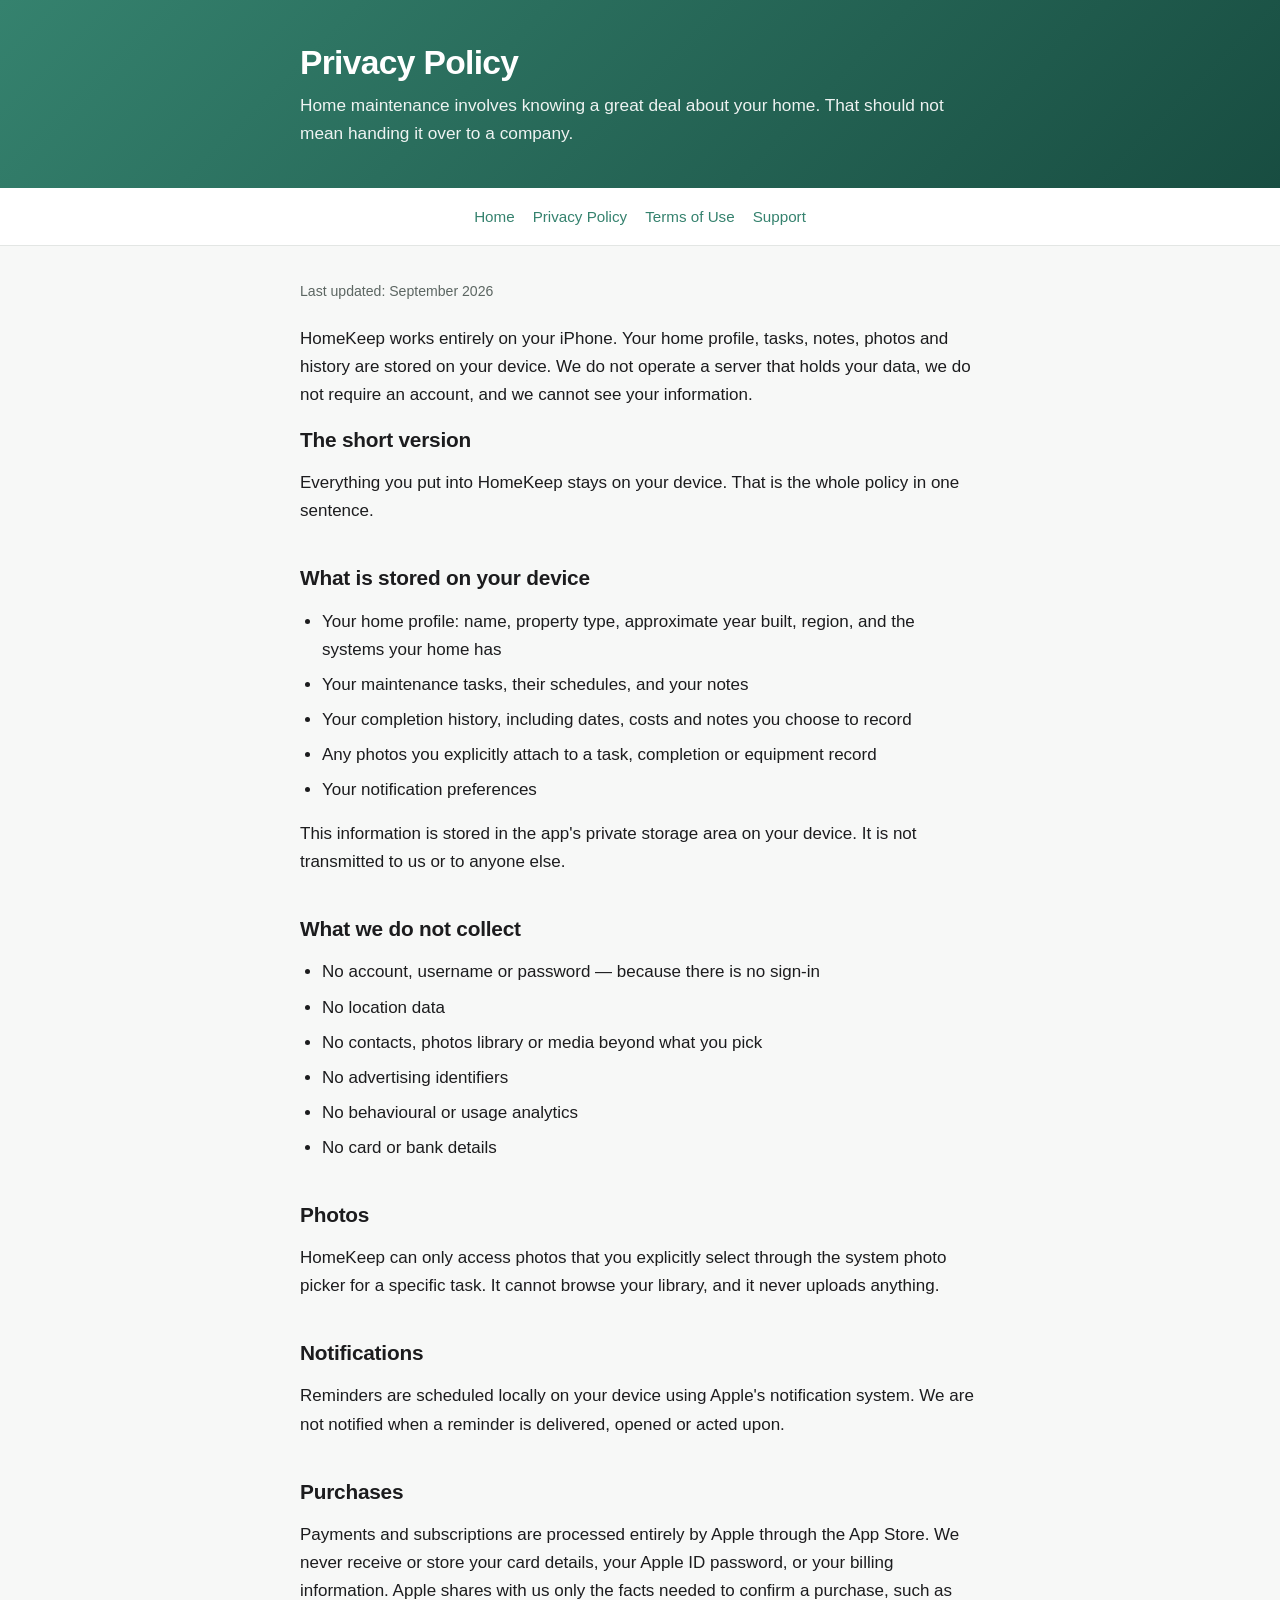
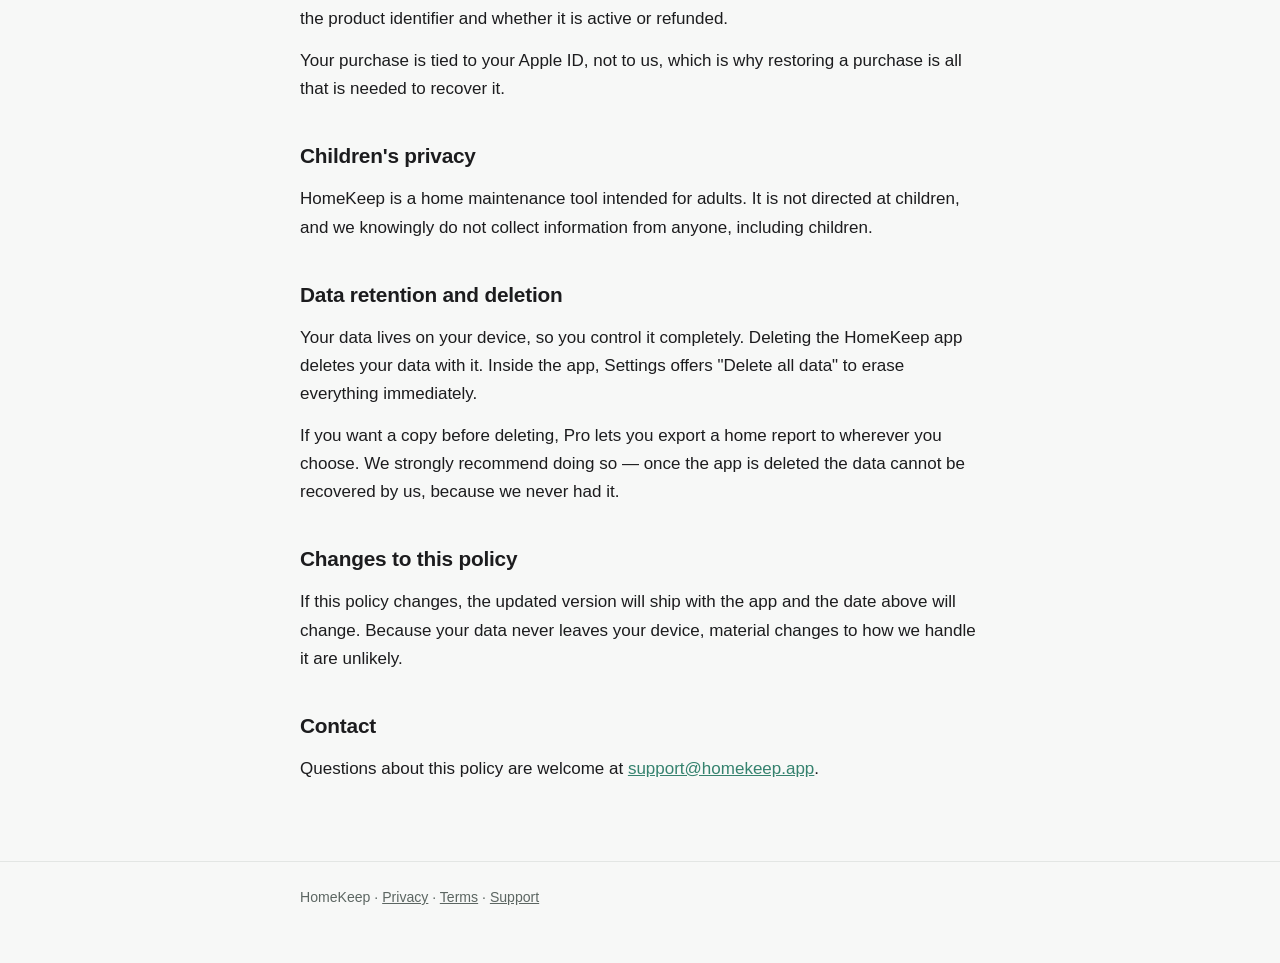
==== privacy.html @ 6e8c9f04 "HomeKeep public site: landing, privacy policy, terms of use, support" ====
<!DOCTYPE html>
<html lang="en">
<head>
<meta charset="utf-8">
<meta name="viewport" content="width=device-width, initial-scale=1">
<title>Privacy Policy — HomeKeep</title>
<meta name="description" content="HomeKeep stores your home data on your iPhone. No account, no server, no ads, no analytics.">
<link rel="stylesheet" href="style.css">
</head>
<body>

<header>
  <div class="wrap">
    <h1>Privacy Policy</h1>
    <p>Home maintenance involves knowing a great deal about your home. That should not mean handing it over to a company.</p>
  </div>
</header>

<nav>
  <div class="wrap">
    <a href="index.html">Home</a>
    <a href="privacy.html">Privacy Policy</a>
    <a href="terms.html">Terms of Use</a>
    <a href="support.html">Support</a>
  </div>
</nav>

<main>
<div class="wrap">

<p class="updated">Last updated: September 2026</p>

<p>HomeKeep works entirely on your iPhone. Your home profile, tasks, notes, photos
and history are stored on your device. We do not operate a server that holds your
data, we do not require an account, and we cannot see your information.</p>

<h2>The short version</h2>
<p>Everything you put into HomeKeep stays on your device. That is the whole policy
in one sentence.</p>

<h2>What is stored on your device</h2>
<ul>
  <li>Your home profile: name, property type, approximate year built, region, and the systems your home has</li>
  <li>Your maintenance tasks, their schedules, and your notes</li>
  <li>Your completion history, including dates, costs and notes you choose to record</li>
  <li>Any photos you explicitly attach to a task, completion or equipment record</li>
  <li>Your notification preferences</li>
</ul>
<p>This information is stored in the app's private storage area on your device. It is
not transmitted to us or to anyone else.</p>

<h2>What we do not collect</h2>
<ul>
  <li>No account, username or password — because there is no sign-in</li>
  <li>No location data</li>
  <li>No contacts, photos library or media beyond what you pick</li>
  <li>No advertising identifiers</li>
  <li>No behavioural or usage analytics</li>
  <li>No card or bank details</li>
</ul>

<h2>Photos</h2>
<p>HomeKeep can only access photos that you explicitly select through the system photo
picker for a specific task. It cannot browse your library, and it never uploads
anything.</p>

<h2>Notifications</h2>
<p>Reminders are scheduled locally on your device using Apple's notification system.
We are not notified when a reminder is delivered, opened or acted upon.</p>

<h2>Purchases</h2>
<p>Payments and subscriptions are processed entirely by Apple through the App Store.
We never receive or store your card details, your Apple ID password, or your billing
information. Apple shares with us only the facts needed to confirm a purchase, such
as the product identifier and whether it is active or refunded.</p>
<p>Your purchase is tied to your Apple ID, not to us, which is why restoring a
purchase is all that is needed to recover it.</p>

<h2>Children's privacy</h2>
<p>HomeKeep is a home maintenance tool intended for adults. It is not directed at
children, and we knowingly do not collect information from anyone, including
children.</p>

<h2>Data retention and deletion</h2>
<p>Your data lives on your device, so you control it completely. Deleting the HomeKeep
app deletes your data with it. Inside the app, Settings offers "Delete all data" to
erase everything immediately.</p>
<p>If you want a copy before deleting, Pro lets you export a home report to wherever
you choose. We strongly recommend doing so — once the app is deleted the data cannot
be recovered by us, because we never had it.</p>

<h2>Changes to this policy</h2>
<p>If this policy changes, the updated version will ship with the app and the date
above will change. Because your data never leaves your device, material changes to
how we handle it are unlikely.</p>

<h2>Contact</h2>
<p>Questions about this policy are welcome at
<a href="mailto:support@homekeep.app">support@homekeep.app</a>.</p>

</div>
</main>

<footer>
  <div class="wrap">
    <p>HomeKeep · <a href="privacy.html">Privacy</a> · <a href="terms.html">Terms</a> · <a href="support.html">Support</a></p>
  </div>
</footer>

</body>
</html>
---- style.css ----
:root {
  --brand: #35826e;
  --brand-deep: #184d41;
  --ink: #1c1c1e;
  --muted: #5c6662;
  --line: #e3e6e4;
  --surface: #ffffff;
  --bg: #f7f8f7;
  --radius: 16px;
  --max: 720px;
}

@media (prefers-color-scheme: dark) {
  :root {
    --ink: #f2f2f7;
    --muted: #a1a8a5;
    --line: #2a2e2c;
    --surface: #161918;
    --bg: #0d0f0e;
  }
}

* { box-sizing: border-box; }

body {
  margin: 0;
  background: var(--bg);
  color: var(--ink);
  font-family: -apple-system, BlinkMacSystemFont, "SF Pro Text", "Segoe UI", Roboto, Helvetica, Arial, sans-serif;
  font-size: 17px;
  line-height: 1.65;
  -webkit-font-smoothing: antialiased;
}

.wrap {
  max-width: var(--max);
  margin: 0 auto;
  padding: 0 20px;
}

/* Header */
header {
  background: linear-gradient(135deg, var(--brand) 0%, var(--brand-deep) 100%);
  color: #fff;
  padding: 44px 0 40px;
}

header h1 {
  margin: 0 0 8px;
  font-size: 2.1rem;
  line-height: 1.15;
  letter-spacing: -0.02em;
  font-weight: 700;
}

header p {
  margin: 0;
  font-size: 1.08rem;
  opacity: 0.92;
}

nav {
  display: flex;
  flex-wrap: wrap;
  gap: 18px;
  padding: 16px 0;
  border-bottom: 1px solid var(--line);
  background: var(--surface);
  position: sticky;
  top: 0;
  z-index: 10;
}

nav .wrap { display: flex; flex-wrap: wrap; gap: 18px; }

nav a {
  color: var(--brand);
  text-decoration: none;
  font-size: 0.95rem;
  font-weight: 500;
}

nav a:hover, nav a:focus { text-decoration: underline; }

main { padding: 40px 0 64px; }

h2 {
  font-size: 1.3rem;
  margin: 36px 0 12px;
  letter-spacing: -0.01em;
}

h2:first-of-type { margin-top: 0; }

h3 {
  font-size: 1.05rem;
  margin: 24px 0 8px;
}

p { margin: 0 0 14px; }

ul { margin: 0 0 16px; padding-left: 22px; }

li { margin-bottom: 7px; }

a { color: var(--brand); }

.updated {
  color: var(--muted);
  font-size: 0.88rem;
  margin: -6px 0 22px;
}

/* Landing page */
.hero { margin-bottom: 36px; }

.card {
  background: var(--surface);
  border: 1px solid var(--line);
  border-radius: var(--radius);
  padding: 22px;
  margin-bottom: 16px;
}

.card h3 { margin-top: 0; }

.grid {
  display: grid;
  grid-template-columns: repeat(auto-fit, minmax(240px, 1fr));
  gap: 16px;
  margin-bottom: 16px;
}

.badge {
  display: inline-block;
  background: rgba(53, 130, 110, 0.12);
  color: var(--brand);
  border-radius: 999px;
  padding: 3px 11px;
  font-size: 0.78rem;
  font-weight: 600;
  margin-bottom: 10px;
}

.cta {
  display: inline-block;
  background: var(--brand);
  color: #fff;
  text-decoration: none;
  font-weight: 600;
  padding: 12px 24px;
  border-radius: 999px;
  margin: 6px 0 4px;
}

.cta:hover, .cta:focus { background: var(--brand-deep); }

footer {
  border-top: 1px solid var(--line);
  padding: 24px 0 40px;
  color: var(--muted);
  font-size: 0.88rem;
}

footer a { color: var(--muted); }
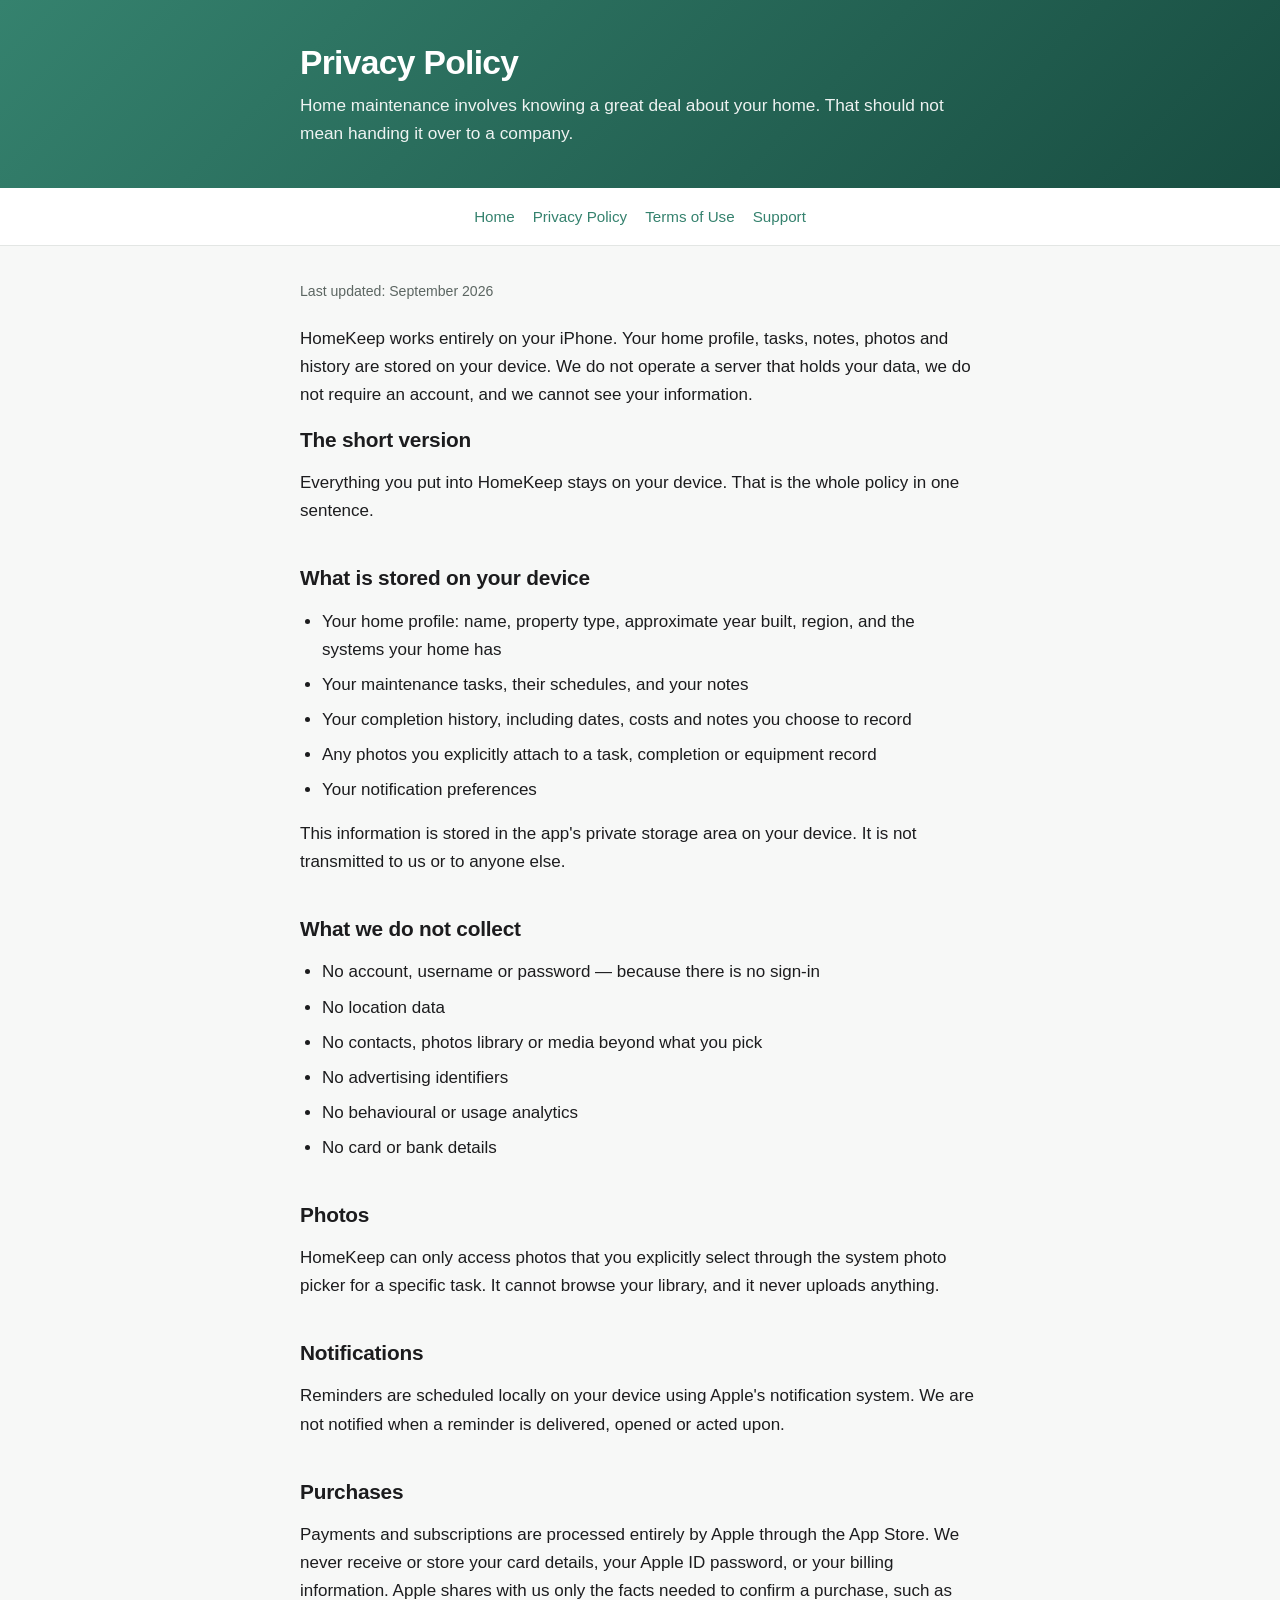
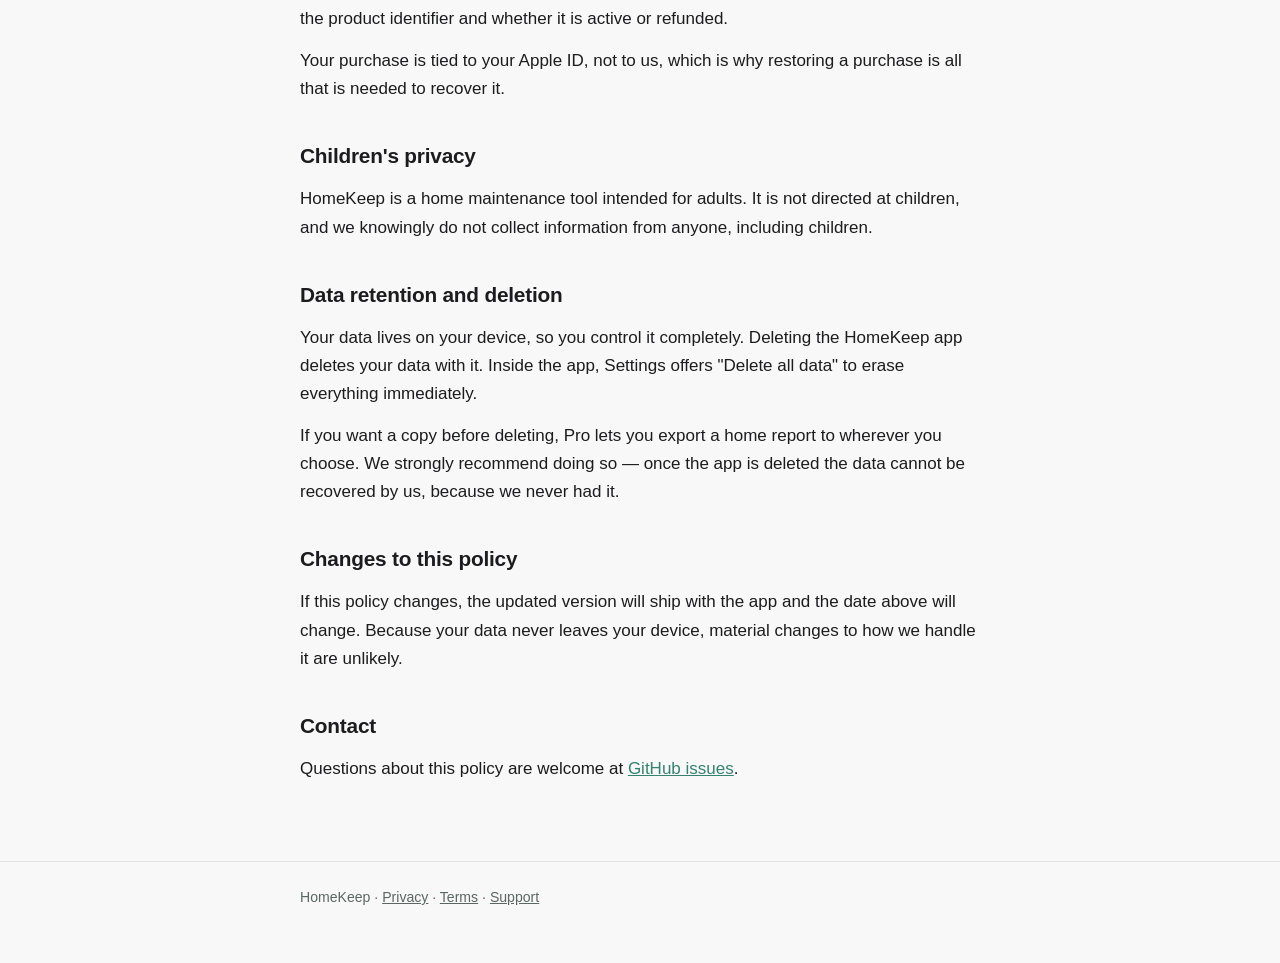
==== commit 24b65726: "Route support contact to GitHub issues; homekeep.app has no MX record" ====
--- a/privacy.html
+++ b/privacy.html
@@ -96,7 +96,7 @@
 
 <h2>Contact</h2>
 <p>Questions about this policy are welcome at
-<a href="mailto:support@homekeep.app">support@homekeep.app</a>.</p>
+<a href="https://github.com/giriteja94495/homekeep-site/issues">GitHub issues</a>.</p>
 
 </div>
 </main>
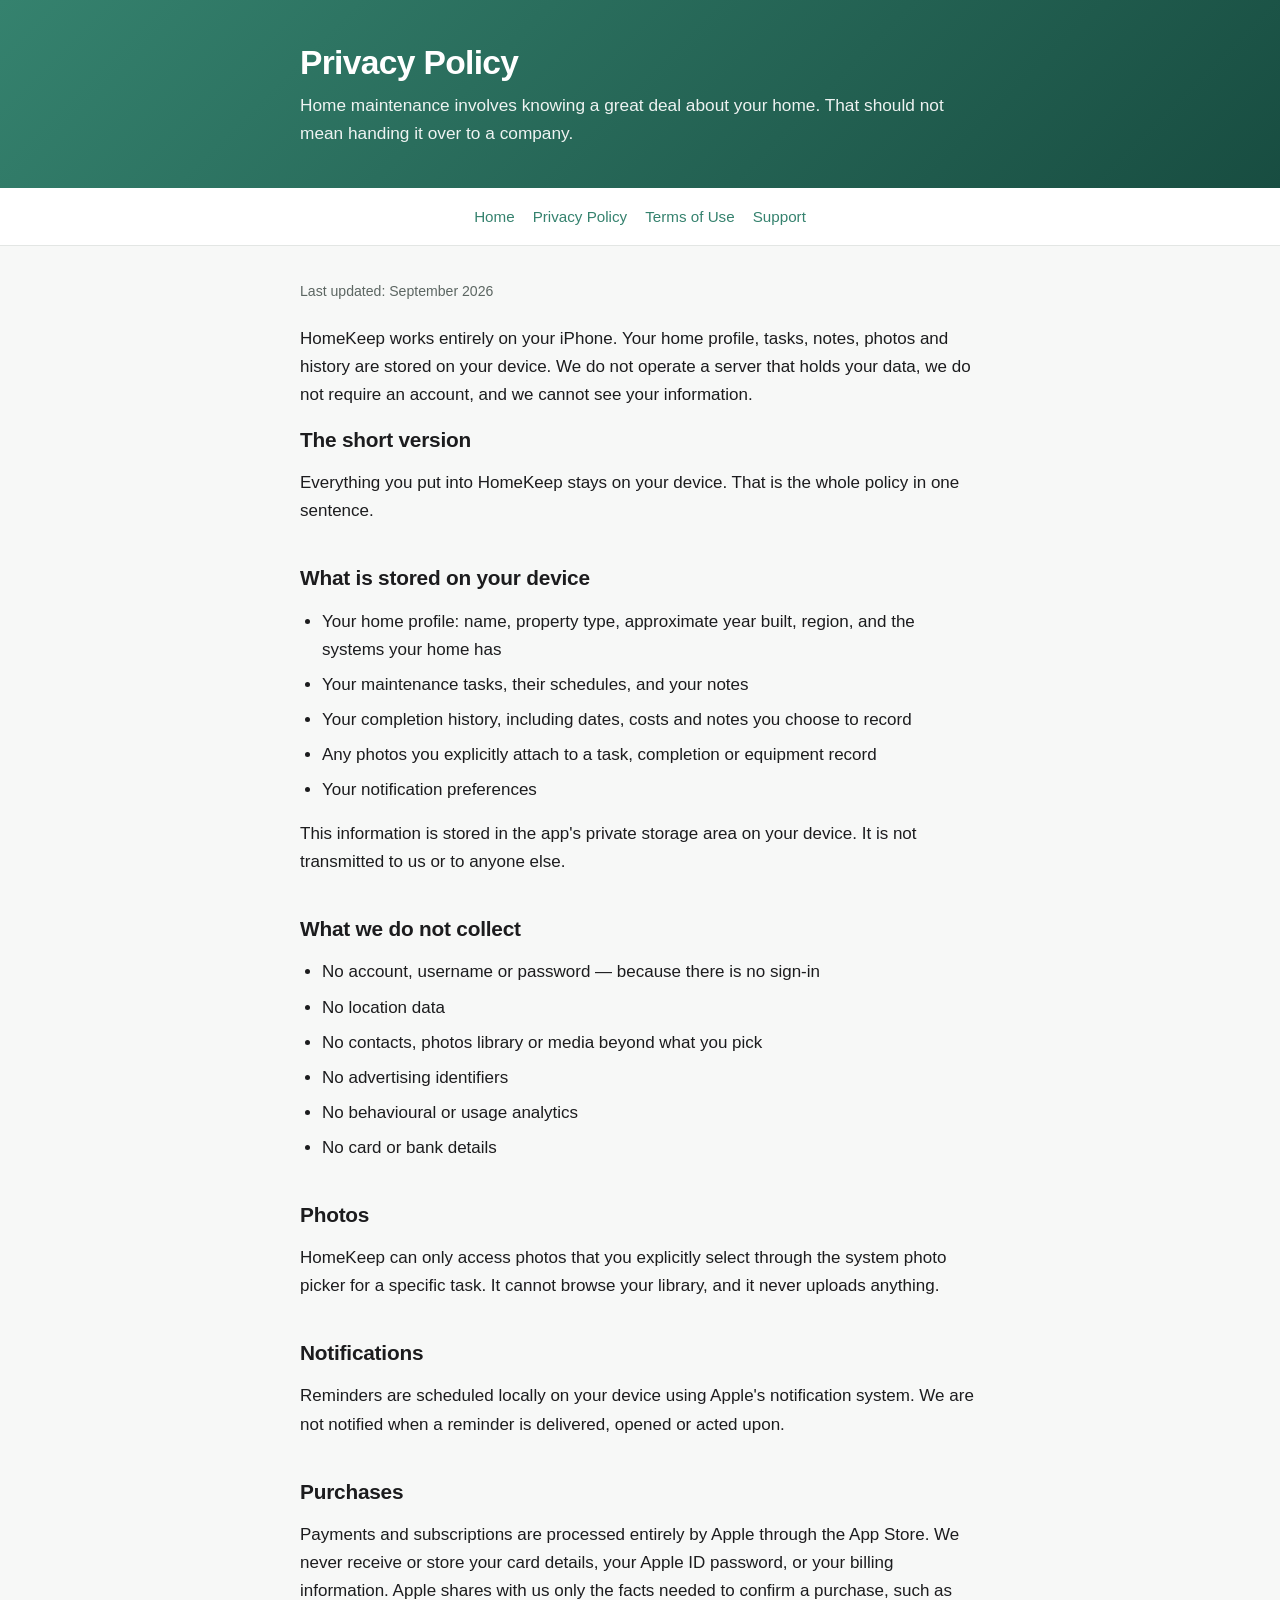
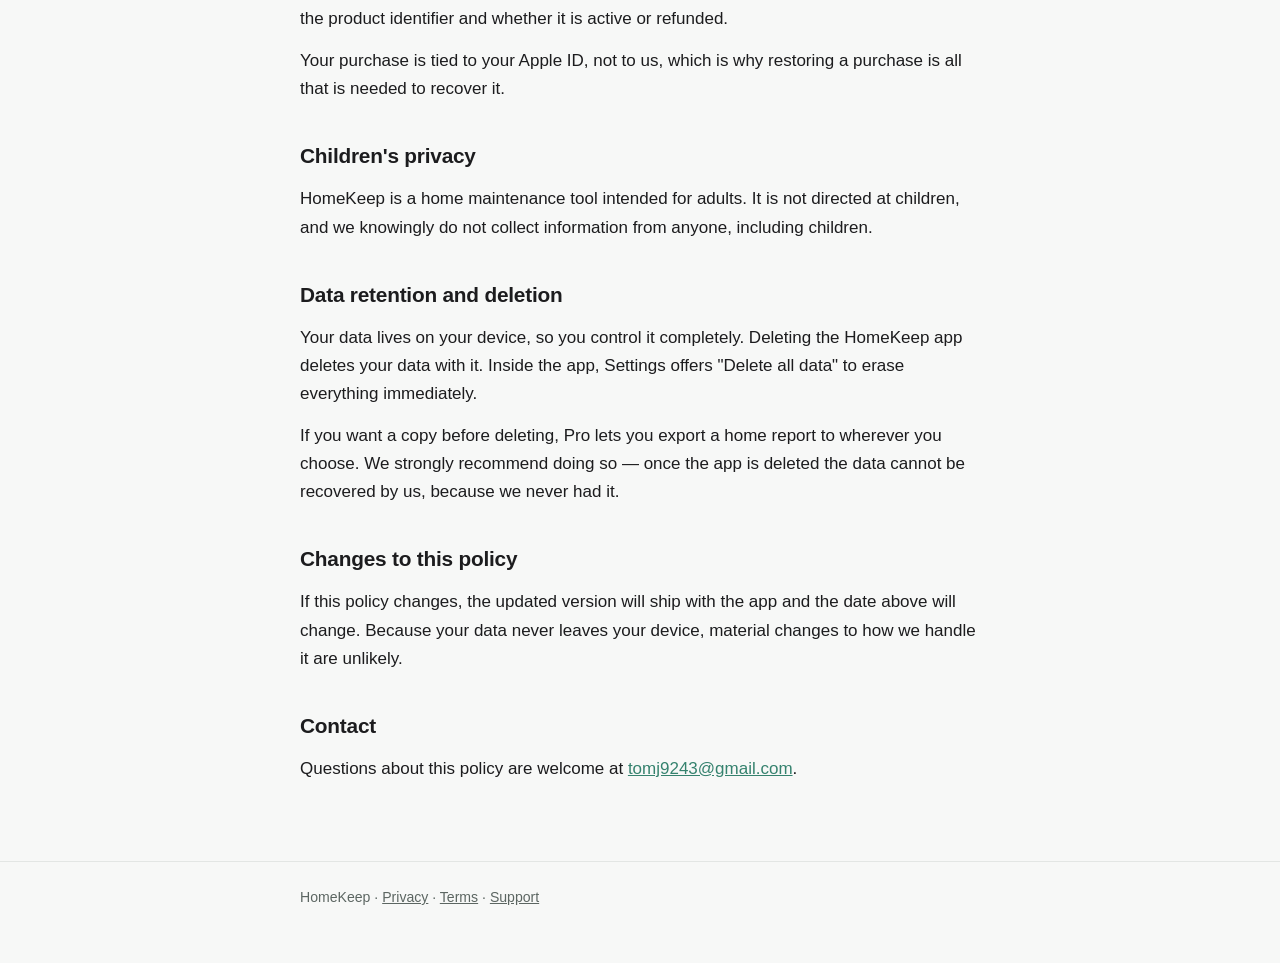
==== commit 41f9a346: "Use tomj9243@gmail.com as the support contact" ====
--- a/privacy.html
+++ b/privacy.html
@@ -96,7 +96,7 @@
 
 <h2>Contact</h2>
 <p>Questions about this policy are welcome at
-<a href="https://github.com/giriteja94495/homekeep-site/issues">GitHub issues</a>.</p>
+<a href="mailto:tomj9243@gmail.com">tomj9243@gmail.com</a>.</p>
 
 </div>
 </main>
